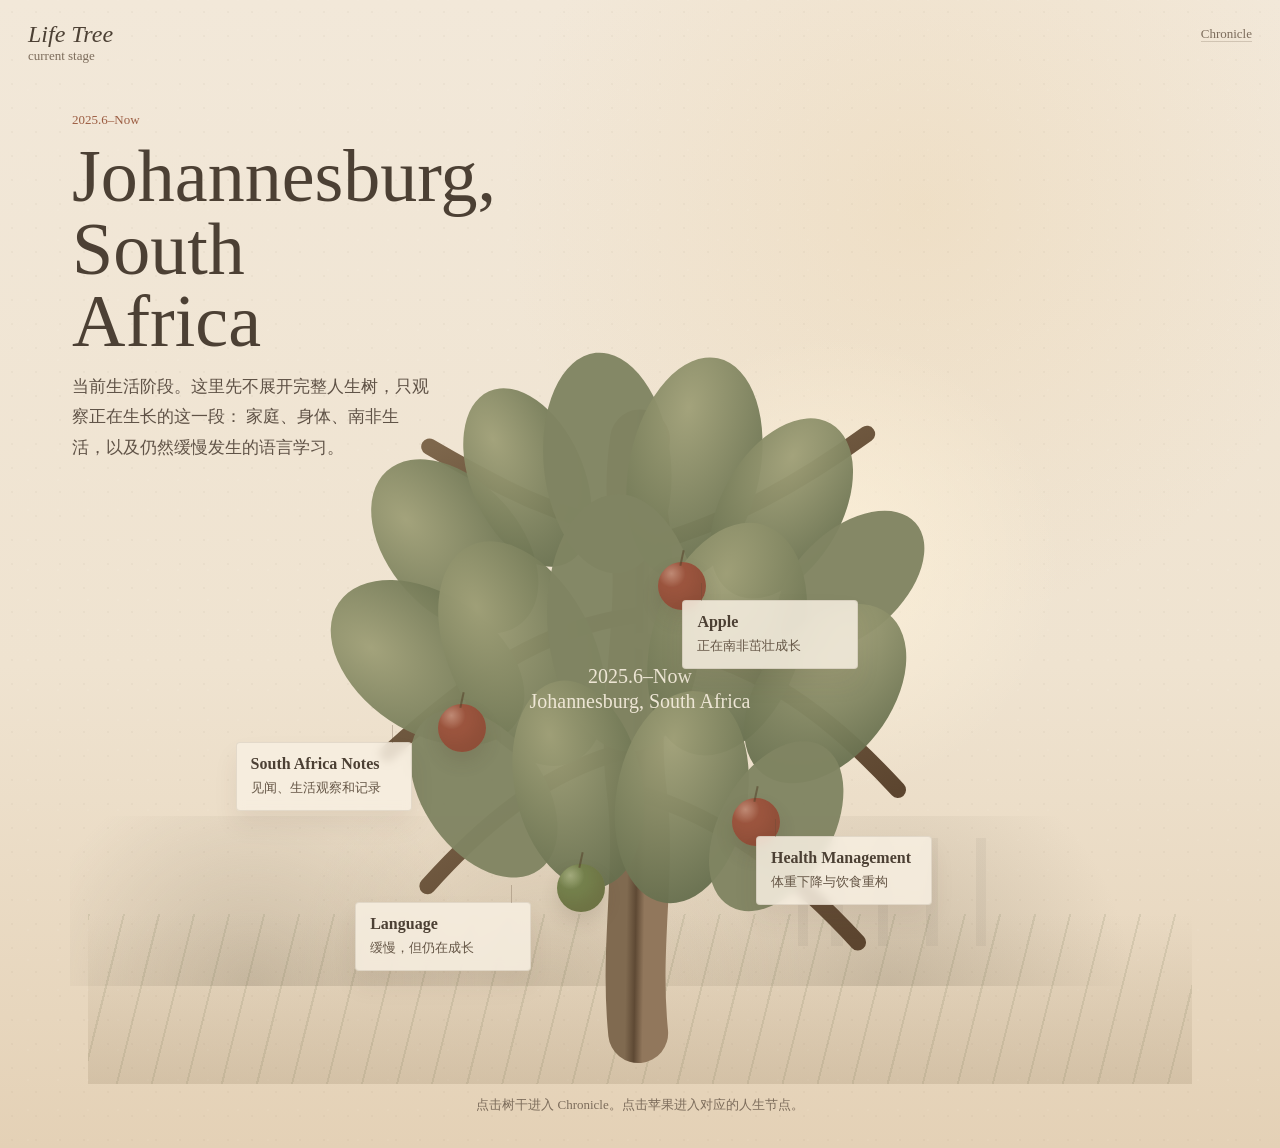
==== index.html @ 02843438 "Prepare personal site for Vercel deployment" ====
<!doctype html>
<html lang="zh-CN">
  <head>
    <meta charset="UTF-8" />
    <meta name="viewport" content="width=device-width, initial-scale=1.0" />
    <title>Current Stage Tree</title>
    <meta
      name="description"
      content="当前生活阶段树：2025年6月至今，南非约翰内斯堡。"
    />
    <link rel="stylesheet" href="./styles.css" />
  </head>
  <body>
    <header class="quiet-header" aria-label="站点标识">
      <a class="wordmark" href="./index.html" aria-label="返回首页">
        <span class="wordmark-main">Life Tree</span>
        <span class="wordmark-sub">current stage</span>
      </a>
      <nav class="quiet-nav" aria-label="主要入口">
        <a href="./chronicle/index.html">Chronicle</a>
      </nav>
    </header>

    <main class="current-stage">
      <section class="stage-intro" aria-labelledby="stage-title">
        <p class="time-tag">2025.6–Now</p>
        <h1 id="stage-title">Johannesburg, South Africa</h1>
        <p>
          当前生活阶段。这里先不展开完整人生树，只观察正在生长的这一段：
          家庭、身体、南非生活，以及仍然缓慢发生的语言学习。
        </p>
      </section>

      <section class="tree-field" aria-label="当前阶段的树">
        <div class="place-atmosphere" aria-hidden="true">
          <span class="sun"></span>
          <span class="ridge"></span>
          <span class="city-line"></span>
          <span class="veld"></span>
        </div>

        <svg class="current-tree" viewBox="0 0 820 760" role="img" aria-labelledby="tree-title tree-desc">
          <title id="tree-title">Current Stage Tree</title>
          <desc id="tree-desc">
            A clickable current life stage tree. The trunk opens the chronicle page.
          </desc>
          <defs>
            <linearGradient id="trunkCurrent" x1="0%" x2="100%" y1="0%" y2="100%">
              <stop offset="0%" stop-color="#806a50" />
              <stop offset="52%" stop-color="#5e4934" />
              <stop offset="100%" stop-color="#91775c" />
            </linearGradient>
            <linearGradient id="branchCurrent" x1="0%" x2="100%" y1="0%" y2="100%">
              <stop offset="0%" stop-color="#7e674c" />
              <stop offset="100%" stop-color="#5c452f" />
            </linearGradient>
            <radialGradient id="leafCurrent" cx="36%" cy="24%" r="78%">
              <stop offset="0%" stop-color="#a0a078" />
              <stop offset="100%" stop-color="#68704f" />
            </radialGradient>
          </defs>

          <a class="trunk-anchor" href="./chronicle/index.html" aria-label="打开 Chronicle 大事记页面">
            <path
              class="trunk"
              d="M408 704
                 C398 604 418 524 406 434
                 C394 338 424 244 408 134
                 C404 104 406 78 410 50"
            />
            <rect class="trunk-hit" x="358" y="64" width="104" height="632" rx="52" />
          </a>

          <g class="branches">
            <path d="M408 154 C318 136 250 100 178 58" />
            <path d="M412 168 C508 142 586 98 660 44" />
            <path d="M404 244 C298 258 220 316 132 396" />
            <path d="M410 272 C524 286 610 344 694 436" />
            <path d="M406 390 C316 410 246 464 176 542" />
            <path d="M410 440 C504 468 578 526 650 604" />
          </g>

          <g class="canopy" aria-hidden="true">
            <ellipse cx="206" cy="168" rx="72" ry="112" transform="rotate(-42 206 168)" />
            <ellipse cx="286" cy="92" rx="62" ry="104" transform="rotate(-24 286 92)" />
            <ellipse cx="374" cy="76" rx="70" ry="122" transform="rotate(-6 374 76)" />
            <ellipse cx="470" cy="82" rx="72" ry="124" transform="rotate(12 470 82)" />
            <ellipse cx="566" cy="126" rx="66" ry="108" transform="rotate(30 566 126)" />
            <ellipse cx="642" cy="206" rx="58" ry="96" transform="rotate(48 642 206)" />
            <ellipse cx="176" cy="296" rx="76" ry="118" transform="rotate(-56 176 296)" />
            <ellipse cx="280" cy="286" rx="80" ry="132" transform="rotate(-26 280 286)" />
            <ellipse cx="392" cy="252" rx="84" ry="142" transform="rotate(-4 392 252)" />
            <ellipse cx="506" cy="270" rx="82" ry="132" transform="rotate(18 506 270)" />
            <ellipse cx="614" cy="330" rx="72" ry="112" transform="rotate(38 614 330)" />
            <ellipse cx="238" cy="440" rx="66" ry="104" transform="rotate(-36 238 440)" />
            <ellipse cx="342" cy="430" rx="70" ry="116" transform="rotate(-12 342 430)" />
            <ellipse cx="456" cy="444" rx="72" ry="118" transform="rotate(10 456 444)" />
            <ellipse cx="560" cy="476" rx="62" ry="102" transform="rotate(30 560 476)" />
          </g>

          <g class="trunk-label" aria-hidden="true">
            <text x="410" y="318">2025.6–Now</text>
            <text x="410" y="346">Johannesburg, South Africa</text>
          </g>
        </svg>

        <a class="apple apple-red apple-daughter" href="./apple/index.html" aria-label="进入 Apple 的专属页面">
          <span class="fruit"></span>
          <span class="apple-note">
            <strong>Apple</strong>
            <em>正在南非茁壮成长</em>
          </span>
        </a>

        <a class="apple apple-red apple-health" href="./health/index.html" aria-label="进入身材管理和健康管理页面">
          <span class="fruit"></span>
          <span class="apple-note">
            <strong>Health Management</strong>
            <em>体重下降与饮食重构</em>
          </span>
        </a>

        <a class="apple apple-red apple-south-africa" href="./south-africa/index.html" aria-label="进入南非见闻页面">
          <span class="fruit"></span>
          <span class="apple-note">
            <strong>South Africa Notes</strong>
            <em>见闻、生活观察和记录</em>
          </span>
        </a>

        <a class="apple apple-green apple-language" href="./language/index.html" aria-label="进入语言学习页面">
          <span class="fruit"></span>
          <span class="apple-note">
            <strong>Language</strong>
            <em>缓慢，但仍在成长</em>
          </span>
        </a>
      </section>

      <p class="tree-hint">
        点击树干进入 Chronicle。点击苹果进入对应的人生节点。
      </p>
    </main>

    <script src="./script.js"></script>
  </body>
</html>
---- styles.css ----
:root {
  --paper: #efe3d0;
  --paper-deep: #e4d1b6;
  --ink: #4c4034;
  --muted: #7c6c5b;
  --line: rgba(86, 68, 48, 0.16);
  --leaf: #737957;
  --leaf-deep: #5f6949;
  --branch: #624a34;
  --apple-red: #9d563f;
  --apple-green: #75824d;
  --note: rgba(247, 239, 225, 0.86);
  --shadow: rgba(75, 58, 39, 0.14);
}

* {
  box-sizing: border-box;
}

html {
  scroll-behavior: smooth;
}

body {
  margin: 0;
  min-height: 100vh;
  color: var(--ink);
  background:
    radial-gradient(circle at 72% 18%, rgba(232, 203, 156, 0.28), transparent 26rem),
    linear-gradient(180deg, #f2e8d9 0%, var(--paper) 58%, var(--paper-deep) 100%);
  font-family:
    "Iowan Old Style",
    "Palatino Linotype",
    "Book Antiqua",
    "Songti SC",
    serif;
  letter-spacing: 0;
}

a {
  color: inherit;
  text-decoration: none;
}

.quiet-header {
  position: fixed;
  inset: 22px 28px auto;
  z-index: 20;
  display: flex;
  justify-content: space-between;
  width: calc(100% - 56px);
  pointer-events: none;
}

.wordmark,
.quiet-nav {
  pointer-events: auto;
}

.wordmark {
  display: flex;
  flex-direction: column;
  gap: 2px;
}

.wordmark-main {
  font-size: 24px;
  font-style: italic;
  line-height: 1;
}

.wordmark-sub,
.quiet-nav,
.time-tag,
.tree-hint,
.page-kicker {
  color: var(--muted);
  font-size: 13px;
}

.quiet-nav {
  padding-top: 4px;
}

.quiet-nav a {
  border-bottom: 1px solid rgba(80, 63, 43, 0.2);
}

.current-stage {
  position: relative;
  display: grid;
  min-height: 100svh;
  padding: 112px 28px 34px;
  overflow: hidden;
}

.current-stage::before {
  position: absolute;
  inset: 0;
  z-index: 0;
  opacity: 0.24;
  background-image:
    radial-gradient(rgba(112, 93, 69, 0.18) 1px, transparent 1px),
    radial-gradient(rgba(255, 255, 255, 0.25) 1px, transparent 1px);
  background-position:
    0 0,
    13px 15px;
  background-size:
    24px 24px,
    30px 30px;
  content: "";
}

.stage-intro {
  position: relative;
  z-index: 3;
  width: min(360px, 100%);
  margin-left: clamp(0px, 4vw, 44px);
}

.time-tag {
  margin: 0 0 12px;
  color: #9c5d42;
}

h1,
h2,
p {
  margin-top: 0;
}

h1 {
  margin-bottom: 14px;
  font-size: clamp(42px, 5.8vw, 74px);
  font-weight: 500;
  line-height: 0.98;
}

.stage-intro p:last-child {
  color: #5f5246;
  font-size: 17px;
  line-height: 1.8;
}

.tree-field {
  position: relative;
  z-index: 2;
  width: min(920px, 100%);
  min-height: 690px;
  margin: -86px auto 0;
}

.place-atmosphere,
.place-atmosphere span {
  position: absolute;
}

.place-atmosphere {
  inset: 0;
  z-index: 0;
  pointer-events: none;
}

.sun {
  top: -60px;
  right: 4%;
  width: 460px;
  height: 460px;
  border-radius: 50%;
  background: radial-gradient(circle, rgba(255, 243, 218, 0.72), transparent 70%);
}

.ridge {
  right: -12%;
  bottom: 98px;
  left: -12%;
  height: 170px;
  background:
    radial-gradient(circle at 16% 100%, rgba(144, 132, 110, 0.34), transparent 14rem),
    radial-gradient(circle at 42% 100%, rgba(160, 146, 121, 0.3), transparent 16rem),
    radial-gradient(circle at 72% 100%, rgba(144, 132, 110, 0.32), transparent 15rem);
}

.city-line {
  right: 8%;
  bottom: 138px;
  width: 250px;
  height: 108px;
  opacity: 0.14;
  background:
    linear-gradient(90deg, transparent 0 9%, rgba(85, 79, 70, 0.5) 9% 13%, transparent 13% 22%, rgba(85, 79, 70, 0.44) 22% 27%, transparent 27% 41%, rgba(85, 79, 70, 0.5) 41% 45%, transparent 45% 60%, rgba(85, 79, 70, 0.42) 60% 65%, transparent 65% 80%, rgba(85, 79, 70, 0.45) 80% 84%, transparent 84%);
}

.veld {
  right: -10%;
  bottom: 0;
  left: -10%;
  height: 170px;
  background:
    linear-gradient(180deg, transparent, rgba(139, 119, 88, 0.2)),
    repeating-linear-gradient(104deg, rgba(111, 117, 80, 0.15) 0 2px, transparent 2px 34px);
}

.current-tree {
  position: absolute;
  inset: 0;
  z-index: 1;
  width: 100%;
  height: 100%;
  overflow: visible;
}

.trunk,
.branches path {
  fill: none;
  stroke-linecap: round;
}

.trunk {
  stroke: url(#trunkCurrent);
  stroke-width: 66;
  transition:
    stroke-width 180ms ease,
    filter 180ms ease;
}

.trunk-hit {
  fill: transparent;
  pointer-events: all;
}

.trunk-anchor:focus-visible .trunk,
.trunk-anchor:hover .trunk {
  filter: drop-shadow(0 8px 16px rgba(80, 59, 36, 0.16));
  stroke-width: 72;
}

.branches path {
  stroke: url(#branchCurrent);
  stroke-width: 18;
}

.canopy ellipse {
  fill: url(#leafCurrent);
  opacity: 0.96;
}

.canopy ellipse:nth-child(3n) {
  fill: #808562;
}

.trunk-label text {
  fill: rgba(246, 238, 222, 0.92);
  font-size: 22px;
  text-anchor: middle;
}

.apple {
  position: absolute;
  z-index: 4;
  display: block;
}

.fruit {
  position: absolute;
  display: block;
  width: 48px;
  height: 48px;
  border-radius: 50%;
  box-shadow:
    inset -8px -10px 16px rgba(78, 47, 27, 0.18),
    0 10px 18px rgba(73, 56, 39, 0.14);
  transition:
    transform 180ms ease,
    box-shadow 180ms ease;
}

.fruit::before {
  position: absolute;
  top: -12px;
  left: 50%;
  width: 2px;
  height: 16px;
  background: rgba(86, 67, 43, 0.58);
  content: "";
  transform: translateX(-50%) rotate(12deg);
}

.apple-red .fruit {
  background:
    radial-gradient(circle at 28% 24%, rgba(255, 236, 218, 0.34), transparent 28%),
    var(--apple-red);
}

.apple-green .fruit {
  background:
    radial-gradient(circle at 28% 24%, rgba(248, 245, 214, 0.34), transparent 28%),
    var(--apple-green);
}

.apple-note {
  position: absolute;
  top: 38px;
  left: 24px;
  width: 176px;
  padding: 12px 14px;
  border: 1px solid rgba(92, 73, 52, 0.12);
  border-radius: 4px;
  background: var(--note);
  box-shadow: 0 14px 24px rgba(73, 56, 39, 0.08);
  backdrop-filter: blur(4px);
}

.apple-note::before {
  position: absolute;
  top: -18px;
  left: 18px;
  width: 1px;
  height: 18px;
  background: rgba(95, 73, 51, 0.28);
  content: "";
}

.apple-note strong,
.apple-note em {
  display: block;
}

.apple-note strong {
  margin-bottom: 5px;
  font-size: 16px;
  font-style: normal;
}

.apple-note em {
  color: #655646;
  font-size: 13px;
  font-style: normal;
  line-height: 1.5;
}

.apple:hover .fruit,
.apple:focus-visible .fruit {
  box-shadow:
    inset -8px -10px 16px rgba(78, 47, 27, 0.18),
    0 16px 26px rgba(73, 56, 39, 0.18);
  transform: translateY(-4px);
}

.apple-daughter {
  top: 168px;
  left: 52%;
}

.apple-health {
  top: 404px;
  left: 60%;
}

.apple-south-africa {
  top: 310px;
  left: 28%;
}

.apple-language {
  top: 470px;
  left: 41%;
}

.apple-south-africa .apple-note,
.apple-language .apple-note {
  right: 26px;
  left: auto;
}

.apple-south-africa .apple-note::before,
.apple-language .apple-note::before {
  right: 18px;
  left: auto;
}

.tree-hint {
  position: relative;
  z-index: 3;
  margin: 12px auto 0;
  text-align: center;
}

.detail-page {
  display: grid;
  min-height: 100vh;
  padding: 118px 28px 56px;
}

.detail-shell {
  position: relative;
  width: min(860px, 100%);
  margin: 0 auto;
  padding: clamp(24px, 5vw, 56px);
  border: 1px solid var(--line);
  border-radius: 8px;
  background:
    linear-gradient(180deg, rgba(247, 239, 225, 0.72), rgba(237, 224, 202, 0.58)),
    var(--note);
  box-shadow: 0 24px 60px rgba(75, 58, 39, 0.08);
}

.detail-shell h1 {
  max-width: 680px;
  margin-bottom: 18px;
}

.detail-shell p {
  max-width: 680px;
  color: #5f5246;
  font-size: 18px;
  line-height: 1.85;
}

.detail-links {
  display: flex;
  flex-wrap: wrap;
  gap: 14px;
  margin-top: 34px;
}

.detail-links a {
  border-bottom: 1px solid rgba(80, 63, 43, 0.22);
  color: #71563d;
}

.chronicle-lines {
  display: grid;
  grid-template-columns: 1fr 1fr;
  gap: 28px;
  margin-top: 32px;
}

.chronicle-column {
  padding-top: 18px;
  border-top: 1px solid var(--line);
}

.chronicle-column h2 {
  margin-bottom: 18px;
  font-size: 24px;
  font-weight: 500;
}

.chronicle-column ol {
  display: grid;
  gap: 16px;
  margin: 0;
  padding: 0;
  list-style: none;
}

.chronicle-column li {
  color: #5f5246;
  line-height: 1.65;
}

.chronicle-column time {
  display: block;
  margin-bottom: 4px;
  color: #9c5d42;
  font-size: 13px;
}

@media (max-width: 900px) {
  .current-stage {
    padding-top: 96px;
  }

  .tree-field {
    min-height: 620px;
    margin-top: -34px;
  }

  .stage-intro {
    margin-left: 0;
  }
}

@media (max-width: 680px) {
  .quiet-header {
    inset: 18px 18px auto;
    width: calc(100% - 36px);
  }

  .quiet-nav {
    display: none;
  }

  .current-stage {
    padding: 92px 18px 30px;
  }

  h1 {
    font-size: 40px;
  }

  .stage-intro p:last-child {
    font-size: 16px;
  }

  .tree-field {
    width: 118vw;
    min-height: 620px;
    margin-left: -18vw;
  }

  .current-tree {
    transform: translateX(6vw);
  }

  .apple-note {
    width: 138px;
    padding: 10px 12px;
  }

  .apple-note strong {
    font-size: 15px;
  }

  .apple-note em {
    font-size: 12px;
  }

  .apple-daughter {
    left: 52%;
  }

  .apple-health {
    left: 57%;
  }

  .apple-south-africa {
    left: 27%;
  }

  .apple-language {
    left: 43%;
  }

  .detail-page {
    padding: 92px 18px 36px;
  }

  .detail-shell {
    padding: 24px;
  }

  .detail-shell p {
    font-size: 16px;
  }

  .chronicle-lines {
    grid-template-columns: 1fr;
  }
}
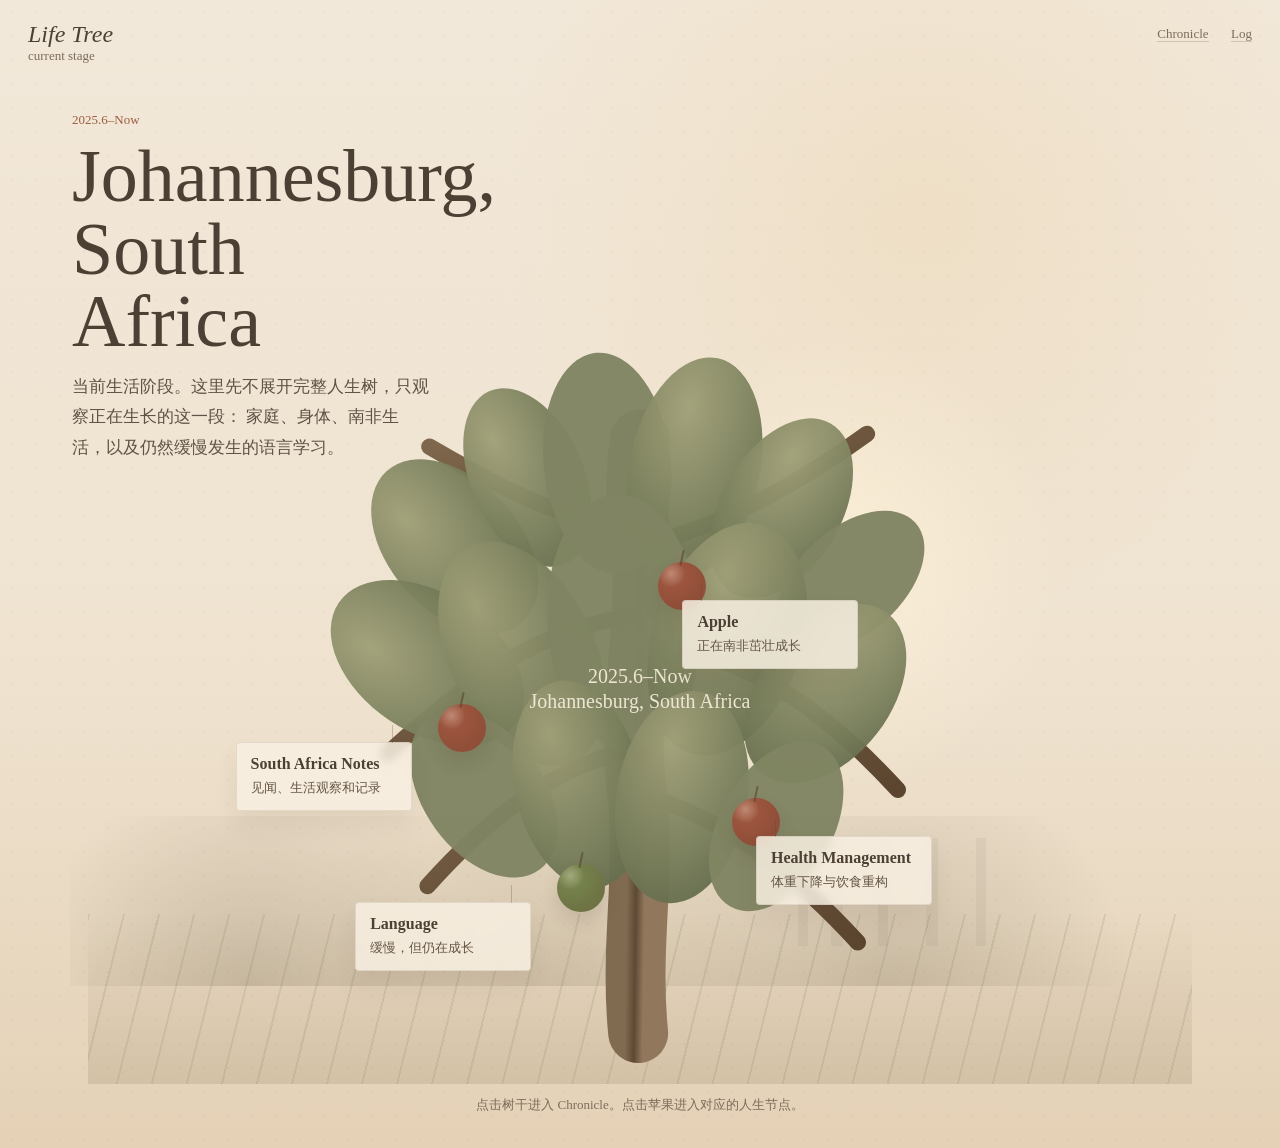
==== commit e128cd71: "add: 工作日志板块（log/）— 模板+首篇+导航" ====
--- a/index.html
+++ b/index.html
@@ -18,6 +18,7 @@
       </a>
       <nav class="quiet-nav" aria-label="主要入口">
         <a href="./chronicle/index.html">Chronicle</a>
+        <a href="./log/index.html" style="margin-left:1.2rem;">Log</a>
       </nav>
     </header>
 
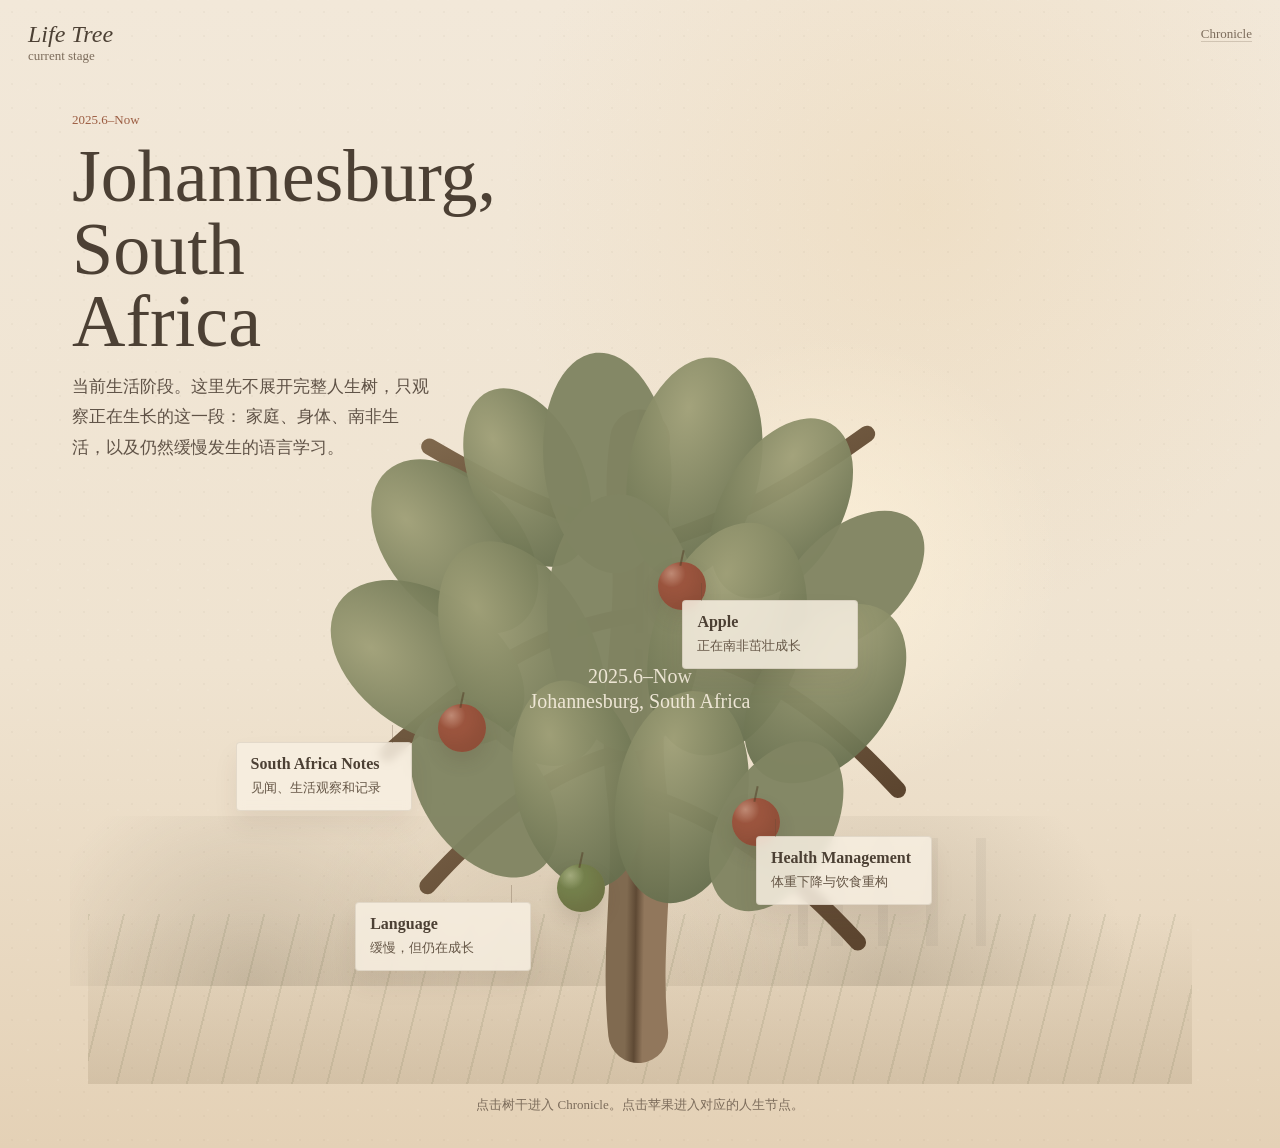
==== commit a841c444: "Revert "add: 工作日志板块（log/）— 模板+首篇+导航" This reverts commit e128cd71da17ec81ff68783bda98025c0fd5e0e8." ====
--- a/index.html
+++ b/index.html
@@ -18,7 +18,6 @@
       </a>
       <nav class="quiet-nav" aria-label="主要入口">
         <a href="./chronicle/index.html">Chronicle</a>
-        <a href="./log/index.html" style="margin-left:1.2rem;">Log</a>
       </nav>
     </header>
 
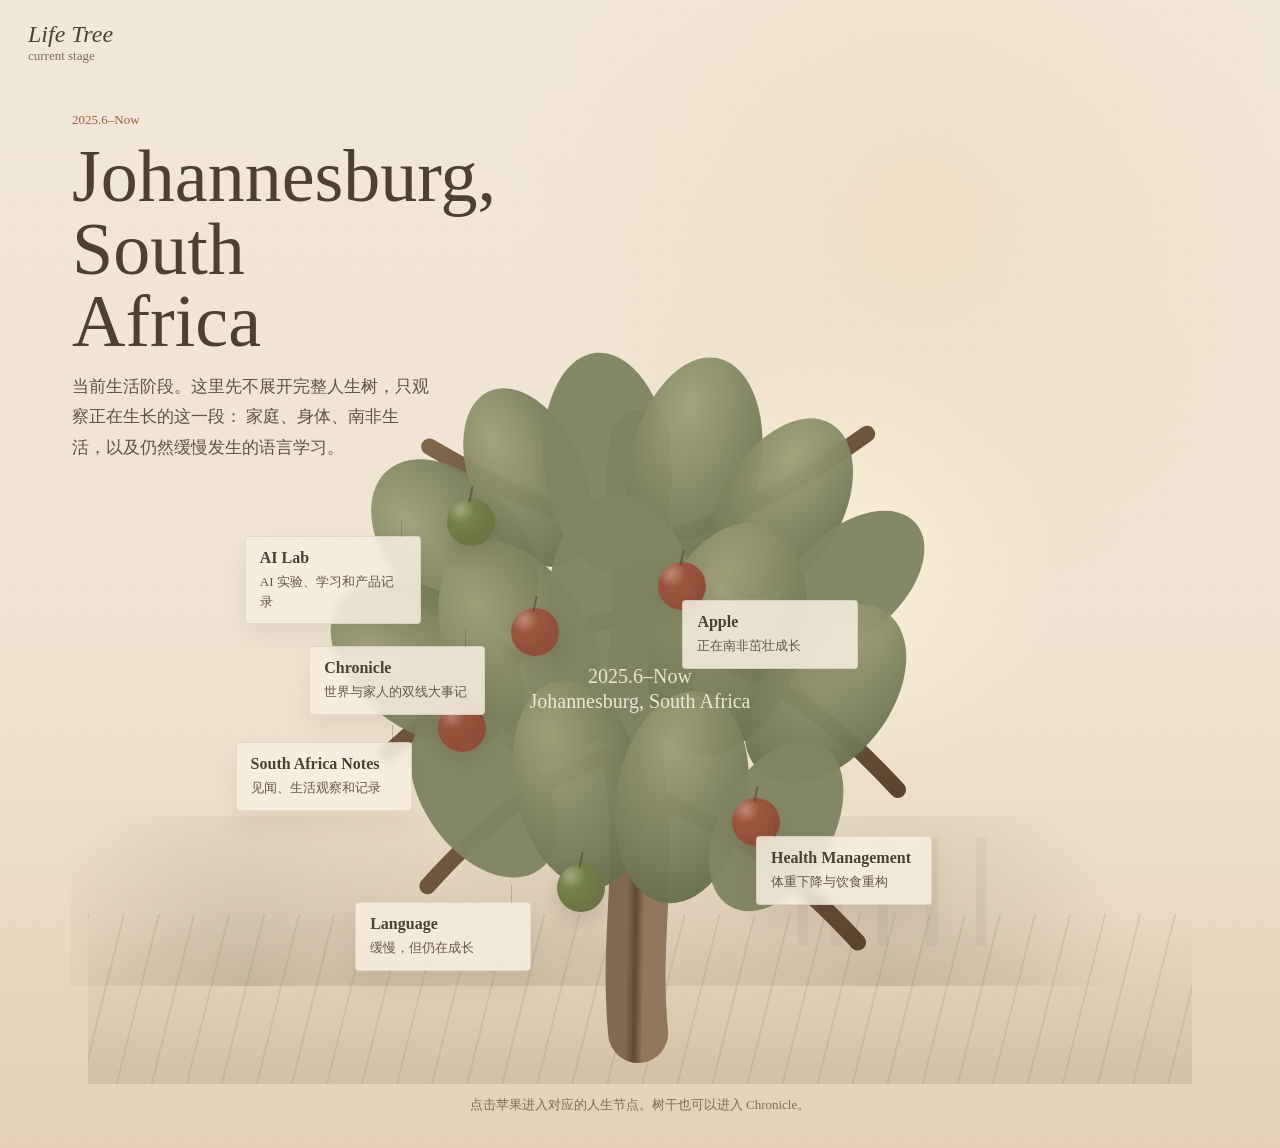
==== commit c07467c1: "chore: sync local changes (AI Lab page, health journals, skills)" ====
--- a/index.html
+++ b/index.html
@@ -16,9 +16,6 @@
         <span class="wordmark-main">Life Tree</span>
         <span class="wordmark-sub">current stage</span>
       </a>
-      <nav class="quiet-nav" aria-label="主要入口">
-        <a href="./chronicle/index.html">Chronicle</a>
-      </nav>
     </header>
 
     <main class="current-stage">
@@ -135,10 +132,26 @@
             <em>缓慢，但仍在成长</em>
           </span>
         </a>
+
+        <a class="apple apple-red apple-chronicle" href="./chronicle/index.html" aria-label="进入 Chronicle 大事记页面">
+          <span class="fruit"></span>
+          <span class="apple-note">
+            <strong>Chronicle</strong>
+            <em>世界与家人的双线大事记</em>
+          </span>
+        </a>
+
+        <a class="apple apple-green apple-ai-lab" href="./ai-lab/index.html" aria-label="进入 AI Lab 页面">
+          <span class="fruit"></span>
+          <span class="apple-note">
+            <strong>AI Lab</strong>
+            <em>AI 实验、学习和产品记录</em>
+          </span>
+        </a>
       </section>
 
       <p class="tree-hint">
-        点击树干进入 Chronicle。点击苹果进入对应的人生节点。
+        点击苹果进入对应的人生节点。树干也可以进入 Chronicle。
       </p>
     </main>
 
--- a/styles.css
+++ b/styles.css
@@ -80,6 +80,11 @@
 
 .quiet-nav {
   padding-top: 4px;
+}
+
+.quiet-nav {
+  display: flex;
+  gap: 16px;
 }
 
 .quiet-nav a {
@@ -367,14 +372,28 @@
   left: 41%;
 }
 
+.apple-chronicle {
+  top: 214px;
+  left: 36%;
+}
+
+.apple-ai-lab {
+  top: 104px;
+  left: 29%;
+}
+
 .apple-south-africa .apple-note,
-.apple-language .apple-note {
+.apple-language .apple-note,
+.apple-chronicle .apple-note,
+.apple-ai-lab .apple-note {
   right: 26px;
   left: auto;
 }
 
 .apple-south-africa .apple-note::before,
-.apple-language .apple-note::before {
+.apple-language .apple-note::before,
+.apple-chronicle .apple-note::before,
+.apple-ai-lab .apple-note::before {
   right: 18px;
   left: auto;
 }
@@ -429,6 +448,731 @@
   color: #71563d;
 }
 
+.tag-row,
+.article-tags,
+.event-tags {
+  display: flex;
+  flex-wrap: wrap;
+  gap: 8px;
+}
+
+.tag-row {
+  max-width: 700px;
+  margin: 22px 0 30px;
+}
+
+.soft-tag {
+  display: inline-flex;
+  align-items: center;
+  min-height: 30px;
+  padding: 6px 11px;
+  border: 1px solid rgba(92, 73, 52, 0.12);
+  border-radius: 999px;
+  background:
+    linear-gradient(180deg, rgba(255, 252, 244, 0.76), rgba(241, 230, 211, 0.5)),
+    rgba(250, 244, 235, 0.58);
+  box-shadow:
+    inset 0 1px 0 rgba(255, 255, 255, 0.56),
+    0 8px 18px rgba(75, 58, 39, 0.05);
+  color: #6f6254;
+  font-size: 13px;
+  font-style: normal;
+  line-height: 1;
+  backdrop-filter: blur(10px);
+}
+
+.ai-lab-shell {
+  overflow: hidden;
+}
+
+.ai-lab-shell::before,
+.article-shell::before {
+  position: absolute;
+  top: 24px;
+  right: 28px;
+  width: 112px;
+  height: 112px;
+  border: 1px solid rgba(92, 73, 52, 0.12);
+  border-radius: 50%;
+  background:
+    radial-gradient(circle at 42% 38%, rgba(116, 126, 86, 0.18) 0 18%, transparent 19%),
+    radial-gradient(circle at 56% 58%, rgba(158, 91, 62, 0.16) 0 13%, transparent 14%),
+    rgba(255, 250, 240, 0.32);
+  content: "";
+  pointer-events: none;
+}
+
+.lab-note {
+  max-width: 680px;
+  margin: 28px 0 10px;
+  padding: 18px 20px;
+  border: 1px solid rgba(92, 73, 52, 0.12);
+  border-radius: 8px;
+  background: rgba(249, 241, 226, 0.54);
+}
+
+.lab-note p {
+  margin: 0;
+  font-size: 16px;
+}
+
+.article-list {
+  margin-top: 36px;
+}
+
+.article-card {
+  position: relative;
+  max-width: 720px;
+  padding: 22px 0 24px 26px;
+  border-top: 1px solid var(--line);
+}
+
+.article-card::before {
+  position: absolute;
+  top: 30px;
+  left: 0;
+  width: 9px;
+  height: 9px;
+  border-radius: 50%;
+  background: #8e634d;
+  box-shadow: 0 0 0 4px rgba(142, 99, 77, 0.1);
+  content: "";
+}
+
+.article-tags {
+  margin-bottom: 12px;
+}
+
+.article-card h3 {
+  margin: 0 0 10px;
+  font-size: 26px;
+  font-weight: 500;
+  line-height: 1.22;
+}
+
+.article-card p {
+  margin-bottom: 16px;
+  font-size: 17px;
+}
+
+.article-link {
+  color: #71563d;
+  font-size: 14px;
+  border-bottom: 1px solid rgba(80, 63, 43, 0.22);
+}
+
+.article-shell {
+  width: min(820px, 100%);
+}
+
+.article-body {
+  max-width: 680px;
+  margin-top: 34px;
+  padding-top: 8px;
+}
+
+.article-body h2 {
+  margin: 30px 0 12px;
+  color: #4d5a43;
+  font-size: 25px;
+  font-weight: 500;
+}
+
+.article-body p {
+  margin-bottom: 22px;
+}
+
+.health-page {
+  min-height: 100vh;
+  padding: 118px 28px 64px;
+  background:
+    radial-gradient(circle at 18% 8%, rgba(255, 255, 255, 0.6), transparent 24rem),
+    radial-gradient(circle at 78% 12%, rgba(189, 207, 188, 0.28), transparent 24rem),
+    linear-gradient(180deg, #f5eee2 0%, #efe3d0 54%, #e8d8bf 100%);
+}
+
+.health-page::before {
+  position: fixed;
+  inset: 0;
+  z-index: -1;
+  opacity: 0.16;
+  background-image:
+    linear-gradient(rgba(102, 84, 60, 0.1) 1px, transparent 1px),
+    linear-gradient(90deg, rgba(102, 84, 60, 0.08) 1px, transparent 1px);
+  background-size: 38px 38px;
+  content: "";
+}
+
+.health-shell {
+  width: min(1040px, 100%);
+  margin: 0 auto;
+  overflow-wrap: anywhere;
+}
+
+.health-hero {
+  display: grid;
+  grid-template-columns: minmax(0, 1fr) 260px;
+  gap: 28px;
+  align-items: end;
+  margin-bottom: 34px;
+}
+
+.health-hero h1 {
+  max-width: 720px;
+  margin-bottom: 18px;
+}
+
+.health-hero p:not(.page-kicker) {
+  max-width: 700px;
+  color: #5f5246;
+  font-size: 18px;
+  line-height: 1.85;
+}
+
+.health-sync-card,
+.health-metric-card,
+.journal-card,
+.health-principles {
+  border: 1px solid rgba(92, 73, 52, 0.13);
+  background:
+    linear-gradient(180deg, rgba(255, 252, 244, 0.76), rgba(241, 230, 211, 0.56)),
+    rgba(250, 244, 235, 0.62);
+  box-shadow:
+    0 24px 60px rgba(75, 58, 39, 0.08),
+    inset 0 1px 0 rgba(255, 255, 255, 0.58);
+  backdrop-filter: blur(14px);
+}
+
+.health-sync-card {
+  display: grid;
+  gap: 8px;
+  min-height: 154px;
+  padding: 22px;
+  border-radius: 18px;
+}
+
+.health-sync-card span,
+.health-sync-card small,
+.metric-topline,
+.health-metric-card small,
+.journal-card time,
+.journal-field span {
+  color: var(--muted);
+  font-size: 13px;
+}
+
+.health-sync-card strong {
+  align-self: center;
+  color: #5c6f56;
+  font-size: 24px;
+  font-weight: 500;
+}
+
+.section-heading {
+  display: flex;
+  align-items: end;
+  justify-content: space-between;
+  gap: 18px;
+  margin: 44px 0 18px;
+  border-bottom: 1px solid rgba(86, 68, 48, 0.11);
+}
+
+.section-heading h2 {
+  margin: 0 0 12px;
+  font-size: 28px;
+  font-weight: 500;
+}
+
+.health-metrics {
+  display: grid;
+  grid-template-columns: repeat(5, minmax(0, 1fr));
+  gap: 14px;
+}
+
+.health-rings-panel {
+  margin-bottom: 18px;
+}
+
+.rings-card {
+  display: grid;
+  grid-template-columns: 260px minmax(0, 1fr);
+  gap: 28px;
+  align-items: center;
+  padding: 24px;
+  border: 1px solid rgba(92, 73, 52, 0.13);
+  border-radius: 24px;
+  background:
+    linear-gradient(180deg, rgba(255, 252, 244, 0.76), rgba(241, 230, 211, 0.56)),
+    rgba(250, 244, 235, 0.62);
+  box-shadow:
+    0 24px 60px rgba(75, 58, 39, 0.08),
+    inset 0 1px 0 rgba(255, 255, 255, 0.58);
+  backdrop-filter: blur(14px);
+}
+
+.rings-visual {
+  position: relative;
+  width: min(240px, 100%);
+  aspect-ratio: 1;
+  margin: 0 auto;
+}
+
+.activity-rings {
+  display: block;
+  width: 100%;
+  height: 100%;
+  overflow: visible;
+  transform: rotate(-90deg);
+}
+
+.ring-track,
+.ring-progress {
+  fill: none;
+  stroke-linecap: round;
+  stroke-width: 13;
+}
+
+.ring-track {
+  stroke: rgba(111, 98, 84, 0.16);
+}
+
+.ring-track-empty {
+  stroke: rgba(111, 98, 84, 0.2);
+}
+
+.ring-progress {
+  stroke-dasharray: var(--ring-length);
+  stroke-dashoffset: var(--ring-offset);
+}
+
+.ring-no-data {
+  stroke: transparent;
+}
+
+.ring-move {
+  stroke: #a65f4b;
+}
+
+.ring-exercise {
+  stroke: #71805a;
+}
+
+.ring-stand {
+  stroke: #6d8396;
+}
+
+.rings-center {
+  position: absolute;
+  inset: 0;
+  display: grid;
+  place-content: center;
+  text-align: center;
+}
+
+.rings-center strong {
+  color: #3f4f3e;
+  font-size: 34px;
+  font-weight: 500;
+  line-height: 1;
+}
+
+.rings-center span {
+  margin-top: 6px;
+  color: var(--muted);
+  font-size: 13px;
+}
+
+.rings-summary {
+  display: grid;
+  gap: 14px;
+}
+
+.ring-row {
+  display: grid;
+  grid-template-columns: 18px minmax(0, 1fr);
+  gap: 12px;
+  align-items: center;
+}
+
+.ring-row strong,
+.ring-row small {
+  display: block;
+}
+
+.ring-row strong {
+  margin-bottom: 2px;
+  color: #4d4035;
+  font-size: 16px;
+  font-weight: 500;
+}
+
+.ring-row small {
+  color: var(--muted);
+  font-size: 13px;
+}
+
+.ring-row-empty {
+  opacity: 0.72;
+}
+
+.ring-dot {
+  width: 12px;
+  height: 12px;
+  border-radius: 50%;
+  background: currentColor;
+}
+
+.ring-dot.ring-move {
+  color: #a65f4b;
+}
+
+.ring-dot.ring-exercise {
+  color: #71805a;
+}
+
+.ring-dot.ring-stand {
+  color: #6d8396;
+}
+
+.health-metric-card {
+  position: relative;
+  min-height: 218px;
+  padding: 18px;
+  overflow: hidden;
+  border-radius: 22px;
+  transition:
+    transform 180ms ease,
+    box-shadow 180ms ease;
+}
+
+.health-metric-card::after {
+  position: absolute;
+  right: -36px;
+  bottom: -42px;
+  width: 120px;
+  height: 120px;
+  border-radius: 50%;
+  background: rgba(125, 147, 117, 0.11);
+  content: "";
+}
+
+.health-metric-card:hover {
+  box-shadow:
+    0 28px 68px rgba(75, 58, 39, 0.1),
+    inset 0 1px 0 rgba(255, 255, 255, 0.7);
+  transform: translateY(-2px);
+}
+
+.metric-topline {
+  display: flex;
+  align-items: center;
+  gap: 9px;
+  min-height: 30px;
+}
+
+.metric-icon {
+  position: relative;
+  display: inline-grid;
+  width: 28px;
+  height: 28px;
+  place-items: center;
+  border-radius: 50%;
+  background: rgba(255, 255, 255, 0.52);
+  box-shadow: inset 0 0 0 1px rgba(93, 75, 52, 0.08);
+}
+
+.metric-icon::before,
+.metric-icon::after {
+  position: absolute;
+  content: "";
+}
+
+.metric-icon-moon::before {
+  width: 15px;
+  height: 15px;
+  border-radius: 50%;
+  box-shadow: -5px 0 0 #7b86a4;
+  transform: translateX(4px);
+}
+
+.metric-icon-steps::before,
+.metric-icon-steps::after {
+  width: 7px;
+  height: 12px;
+  border-radius: 50%;
+  background: #7d8a67;
+  transform: rotate(-18deg);
+}
+
+.metric-icon-steps::before {
+  left: 7px;
+  bottom: 6px;
+}
+
+.metric-icon-steps::after {
+  right: 7px;
+  top: 6px;
+}
+
+.metric-icon-rings::before {
+  width: 15px;
+  height: 15px;
+  border: 3px solid #9a6049;
+  border-radius: 50%;
+}
+
+.metric-icon-scale::before {
+  width: 15px;
+  height: 12px;
+  border: 2px solid #75654f;
+  border-radius: 4px;
+}
+
+.metric-icon-heart::before {
+  width: 14px;
+  height: 14px;
+  background: #9a6049;
+  transform: rotate(45deg);
+}
+
+.metric-icon-heart::after {
+  top: 6px;
+  left: 7px;
+  width: 14px;
+  height: 14px;
+  border-radius: 50%;
+  background:
+    radial-gradient(circle at 12px 2px, #9a6049 0 7px, transparent 8px),
+    radial-gradient(circle at 2px 12px, #9a6049 0 7px, transparent 8px);
+  transform: rotate(45deg);
+}
+
+.metric-icon-spark::before {
+  width: 4px;
+  height: 18px;
+  border-radius: 6px;
+  background: #b79355;
+}
+
+.metric-icon-spark::after {
+  width: 18px;
+  height: 4px;
+  border-radius: 6px;
+  background: #b79355;
+}
+
+.health-metric-card strong {
+  position: relative;
+  z-index: 1;
+  display: block;
+  margin: 24px 0 12px;
+  color: #3f4f3e;
+  font-size: 30px;
+  font-weight: 500;
+  line-height: 1.1;
+}
+
+.health-metric-card p {
+  position: relative;
+  z-index: 1;
+  min-height: 70px;
+  margin-bottom: 16px;
+  color: #5f5246;
+  font-size: 15px;
+  line-height: 1.65;
+}
+
+.health-metric-card small {
+  position: relative;
+  z-index: 1;
+}
+
+.health-timeline {
+  position: relative;
+  display: grid;
+  gap: 18px;
+}
+
+.health-timeline::before {
+  position: absolute;
+  top: 8px;
+  bottom: 8px;
+  left: 108px;
+  width: 1px;
+  background: rgba(92, 73, 52, 0.15);
+  content: "";
+}
+
+.journal-card {
+  position: relative;
+  display: grid;
+  grid-template-columns: 130px minmax(0, 1fr);
+  gap: 28px;
+  padding: 22px;
+  border-radius: 20px;
+}
+
+.journal-card::before {
+  position: absolute;
+  top: 30px;
+  left: 102px;
+  width: 13px;
+  height: 13px;
+  border: 3px solid #f5eee2;
+  border-radius: 50%;
+  background: #8e634d;
+  box-shadow: 0 0 0 1px rgba(92, 73, 52, 0.2);
+  content: "";
+}
+
+.journal-card time {
+  padding-top: 7px;
+}
+
+.journal-card-body {
+  display: grid;
+  grid-template-columns: 80px minmax(0, 1fr);
+  gap: 18px;
+}
+
+.journal-energy {
+  display: grid;
+  width: 72px;
+  height: 72px;
+  place-items: center;
+  align-content: center;
+  border-radius: 50%;
+  background:
+    radial-gradient(circle at 35% 25%, rgba(255, 255, 255, 0.78), transparent 42%),
+    rgba(139, 151, 111, 0.22);
+  color: #3f4f3e;
+}
+
+.journal-energy span {
+  font-size: 24px;
+  line-height: 1;
+}
+
+.journal-energy small {
+  color: var(--muted);
+  font-size: 11px;
+}
+
+.journal-fields {
+  display: grid;
+  grid-template-columns: repeat(2, minmax(0, 1fr));
+  gap: 14px 20px;
+}
+
+.journal-field p {
+  margin-bottom: 0;
+  color: #5f5246;
+  font-size: 16px;
+  line-height: 1.7;
+}
+
+.journal-note {
+  grid-column: 2;
+  margin-top: 4px;
+  padding-top: 16px;
+  border-top: 1px solid rgba(86, 68, 48, 0.11);
+}
+
+.health-principles {
+  columns: 2;
+  column-gap: 42px;
+  padding: 28px;
+  border-radius: 22px;
+}
+
+.health-principles h3,
+.journal-note h3 {
+  break-after: avoid;
+  margin: 0 0 12px;
+  color: #4d5a43;
+  font-size: 22px;
+  font-weight: 500;
+}
+
+.health-principles ul,
+.journal-note ul {
+  break-inside: avoid;
+  margin: 0 0 28px;
+  padding-left: 18px;
+}
+
+.health-principles li,
+.journal-note li {
+  margin-bottom: 10px;
+  color: #5f5246;
+  line-height: 1.75;
+}
+
+.health-loading,
+.health-error {
+  margin: 0;
+  padding: 18px;
+  border: 1px solid rgba(92, 73, 52, 0.12);
+  border-radius: 16px;
+  background: rgba(250, 244, 235, 0.5);
+  color: var(--muted);
+}
+
+.health-error {
+  color: #8c4d3c;
+}
+
+@media (prefers-reduced-motion: no-preference) {
+  .ring-progress {
+    animation: ringFill 900ms ease-out both;
+  }
+
+  .health-sync-card,
+  .health-metric-card,
+  .journal-card,
+  .health-principles {
+    animation: healthRise 480ms ease both;
+  }
+
+  .health-metric-card:nth-child(2) {
+    animation-delay: 40ms;
+  }
+
+  .health-metric-card:nth-child(3) {
+    animation-delay: 80ms;
+  }
+
+  .health-metric-card:nth-child(4) {
+    animation-delay: 120ms;
+  }
+
+  .health-metric-card:nth-child(5) {
+    animation-delay: 160ms;
+  }
+}
+
+@keyframes ringFill {
+  from {
+    stroke-dashoffset: var(--ring-length);
+  }
+
+  to {
+    stroke-dashoffset: var(--ring-offset);
+  }
+}
+
+@keyframes healthRise {
+  from {
+    opacity: 0;
+    transform: translateY(8px);
+  }
+
+  to {
+    opacity: 1;
+    transform: translateY(0);
+  }
+}
+
 .chronicle-lines {
   display: grid;
   grid-template-columns: 1fr 1fr;
@@ -460,11 +1204,13 @@
   line-height: 1.65;
 }
 
-.chronicle-column time {
-  display: block;
-  margin-bottom: 4px;
-  color: #9c5d42;
-  font-size: 13px;
+.event-tags {
+  margin-bottom: 10px;
+}
+
+.chronicle-column .soft-tag {
+  min-height: 28px;
+  padding: 5px 10px;
 }
 
 @media (max-width: 900px) {
@@ -479,6 +1225,23 @@
 
   .stage-intro {
     margin-left: 0;
+  }
+
+  .health-hero {
+    grid-template-columns: 1fr;
+  }
+
+  .health-metrics {
+    grid-template-columns: repeat(2, minmax(0, 1fr));
+  }
+
+  .rings-card {
+    grid-template-columns: 220px minmax(0, 1fr);
+    gap: 22px;
+  }
+
+  .health-principles {
+    columns: 1;
   }
 }
 
@@ -543,6 +1306,14 @@
     left: 43%;
   }
 
+  .apple-chronicle {
+    left: 35%;
+  }
+
+  .apple-ai-lab {
+    left: 31%;
+  }
+
   .detail-page {
     padding: 92px 18px 36px;
   }
@@ -558,4 +1329,82 @@
   .chronicle-lines {
     grid-template-columns: 1fr;
   }
-}
+
+  .health-page {
+    padding: 92px 18px 40px;
+  }
+
+  .health-hero {
+    grid-template-columns: 1fr;
+  }
+
+  .health-hero p:not(.page-kicker) {
+    font-size: 16px;
+  }
+
+  .health-sync-card {
+    min-height: auto;
+  }
+
+  .health-metrics {
+    grid-template-columns: 1fr;
+  }
+
+  .rings-card {
+    grid-template-columns: 1fr;
+    padding: 20px;
+  }
+
+  .rings-visual {
+    width: min(210px, 100%);
+  }
+
+  .rings-summary {
+    grid-template-columns: 1fr;
+  }
+
+  .health-metric-card {
+    min-height: 0;
+  }
+
+  .health-metric-card p {
+    min-height: 0;
+  }
+
+  .section-heading {
+    align-items: start;
+    flex-direction: column;
+    gap: 0;
+  }
+
+  .health-timeline::before {
+    left: 13px;
+  }
+
+  .journal-card {
+    grid-template-columns: 1fr;
+    gap: 14px;
+    padding-left: 36px;
+  }
+
+  .journal-card::before {
+    left: 8px;
+  }
+
+  .journal-card-body {
+    grid-template-columns: 1fr;
+  }
+
+  .journal-fields {
+    grid-template-columns: 1fr;
+  }
+
+  .journal-note {
+    grid-column: auto;
+  }
+
+  .health-principles {
+    columns: 1;
+    padding: 22px;
+  }
+}
